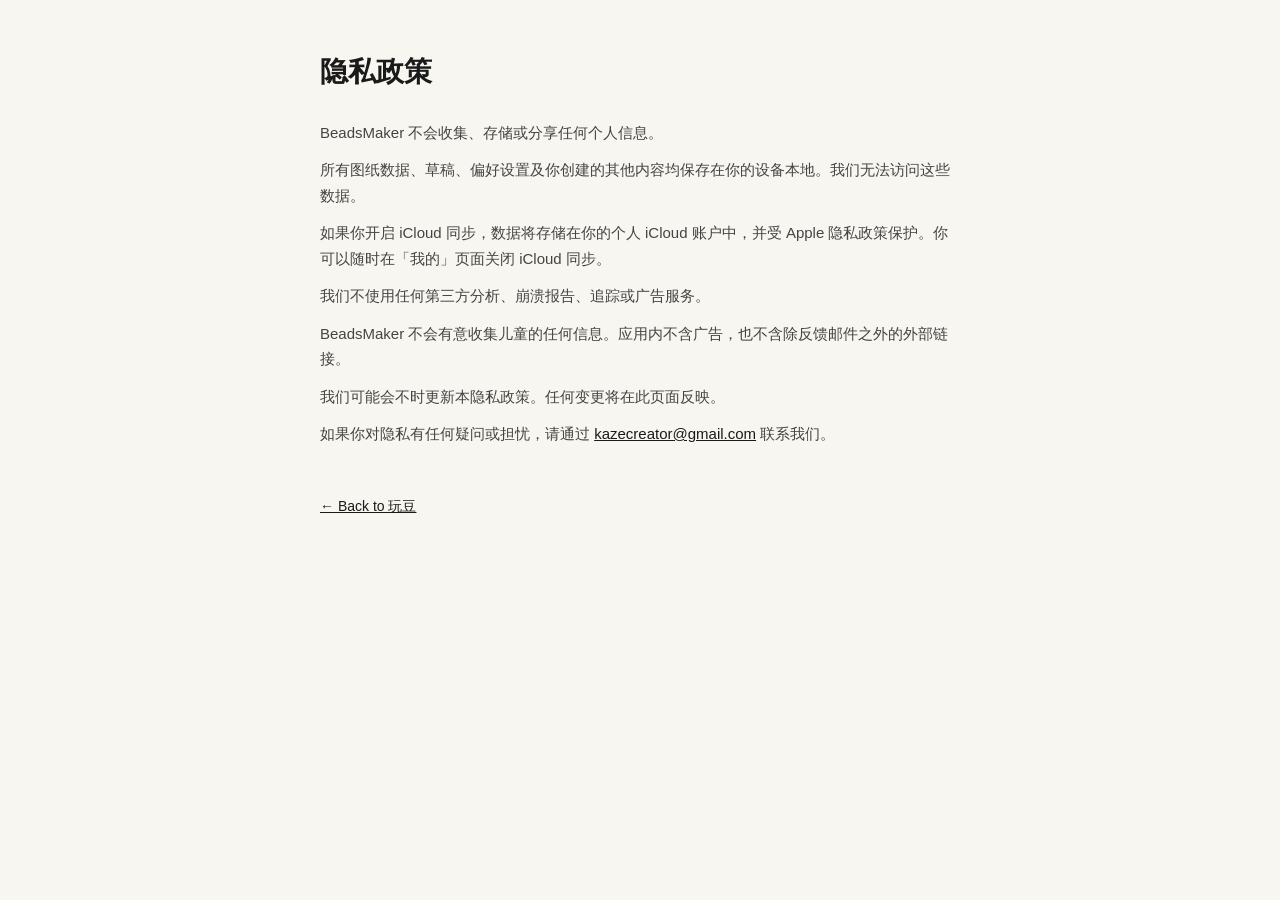
==== docs/privacy-zh.html @ f1d1a7da "chore: split privacy pages by language, route by system locale Co-Authored-By: Claude Opus 4.7 <nore" ====
<!DOCTYPE html>
<html lang="zh-CN">
<head>
<meta charset="UTF-8">
<meta name="viewport" content="width=device-width, initial-scale=1.0">
<title>隐私政策 — 玩豆</title>
<style>
*{margin:0;padding:0;box-sizing:border-box}
body{font-family:-apple-system,BlinkMacSystemFont,'Segoe UI',Roboto,sans-serif;background:#f8f6f0;color:#1a1a1a;line-height:1.7;padding:48px 24px}
main{max-width:640px;margin:0 auto}
h1{font-size:28px;font-weight:700;margin-bottom:24px}
p{margin-bottom:12px;color:#444;font-size:15px}
a{color:#1a1a1a}
.back{margin-top:48px;font-size:14px;display:block}
</style>
</head>
<body>
<main>
<h1>隐私政策</h1>
<p>BeadsMaker 不会收集、存储或分享任何个人信息。</p>
<p>所有图纸数据、草稿、偏好设置及你创建的其他内容均保存在你的设备本地。我们无法访问这些数据。</p>
<p>如果你开启 iCloud 同步，数据将存储在你的个人 iCloud 账户中，并受 Apple 隐私政策保护。你可以随时在「我的」页面关闭 iCloud 同步。</p>
<p>我们不使用任何第三方分析、崩溃报告、追踪或广告服务。</p>
<p>BeadsMaker 不会有意收集儿童的任何信息。应用内不含广告，也不含除反馈邮件之外的外部链接。</p>
<p>我们可能会不时更新本隐私政策。任何变更将在此页面反映。</p>
<p>如果你对隐私有任何疑问或担忧，请通过 <a href="mailto:kazecreator@gmail.com">kazecreator@gmail.com</a> 联系我们。</p>
<a class="back" href="index.html">&larr; Back to 玩豆</a>
</main>
</body>
</html>
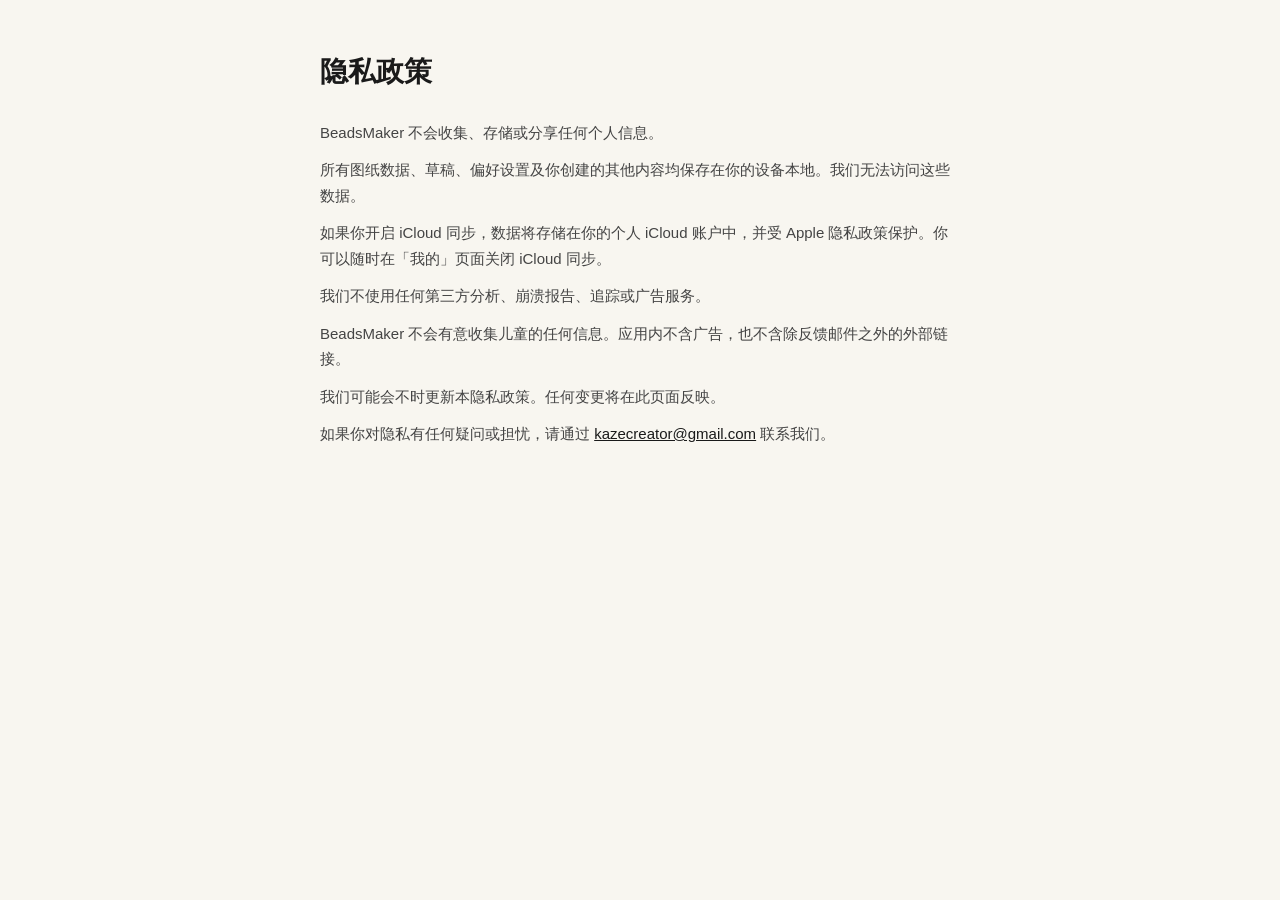
==== commit fe5769b7: "chore: remove back link from privacy pages, tighten sheet height Co-Authored-By: Claude Opus 4.7 <no" ====
--- a/docs/privacy-zh.html
+++ b/docs/privacy-zh.html
@@ -24,7 +24,6 @@
 <p>BeadsMaker 不会有意收集儿童的任何信息。应用内不含广告，也不含除反馈邮件之外的外部链接。</p>
 <p>我们可能会不时更新本隐私政策。任何变更将在此页面反映。</p>
 <p>如果你对隐私有任何疑问或担忧，请通过 <a href="mailto:kazecreator@gmail.com">kazecreator@gmail.com</a> 联系我们。</p>
-<a class="back" href="index.html">&larr; Back to 玩豆</a>
 </main>
 </body>
 </html>
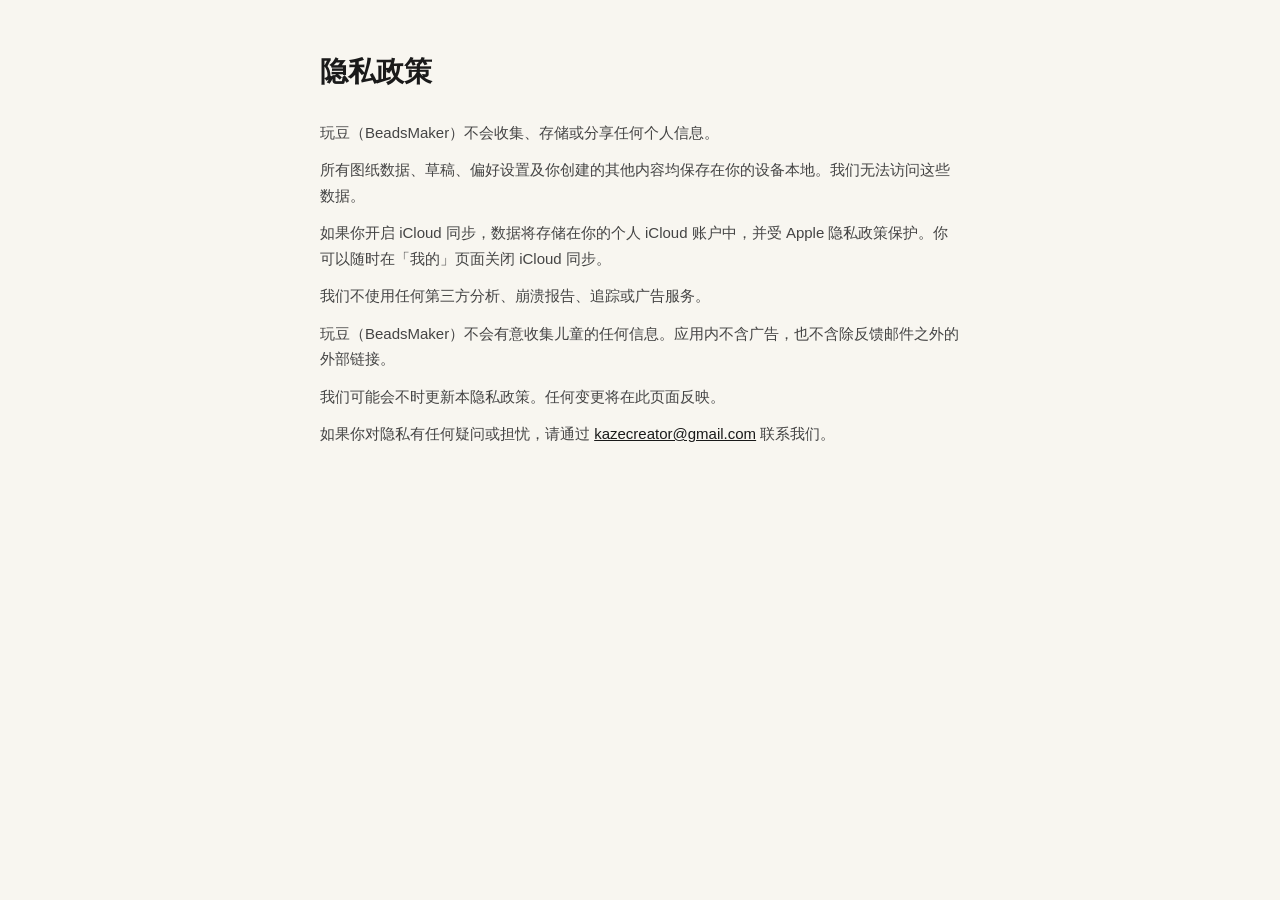
==== commit abb5052c: "docs: update public support and brand copy" ====
--- a/docs/privacy-zh.html
+++ b/docs/privacy-zh.html
@@ -3,7 +3,7 @@
 <head>
 <meta charset="UTF-8">
 <meta name="viewport" content="width=device-width, initial-scale=1.0">
-<title>隐私政策 — 玩豆</title>
+<title>隐私政策 — 玩豆（BeadsMaker）</title>
 <style>
 *{margin:0;padding:0;box-sizing:border-box}
 body{font-family:-apple-system,BlinkMacSystemFont,'Segoe UI',Roboto,sans-serif;background:#f8f6f0;color:#1a1a1a;line-height:1.7;padding:48px 24px}
@@ -17,11 +17,11 @@
 <body>
 <main>
 <h1>隐私政策</h1>
-<p>BeadsMaker 不会收集、存储或分享任何个人信息。</p>
+<p>玩豆（BeadsMaker）不会收集、存储或分享任何个人信息。</p>
 <p>所有图纸数据、草稿、偏好设置及你创建的其他内容均保存在你的设备本地。我们无法访问这些数据。</p>
 <p>如果你开启 iCloud 同步，数据将存储在你的个人 iCloud 账户中，并受 Apple 隐私政策保护。你可以随时在「我的」页面关闭 iCloud 同步。</p>
 <p>我们不使用任何第三方分析、崩溃报告、追踪或广告服务。</p>
-<p>BeadsMaker 不会有意收集儿童的任何信息。应用内不含广告，也不含除反馈邮件之外的外部链接。</p>
+<p>玩豆（BeadsMaker）不会有意收集儿童的任何信息。应用内不含广告，也不含除反馈邮件之外的外部链接。</p>
 <p>我们可能会不时更新本隐私政策。任何变更将在此页面反映。</p>
 <p>如果你对隐私有任何疑问或担忧，请通过 <a href="mailto:kazecreator@gmail.com">kazecreator@gmail.com</a> 联系我们。</p>
 </main>
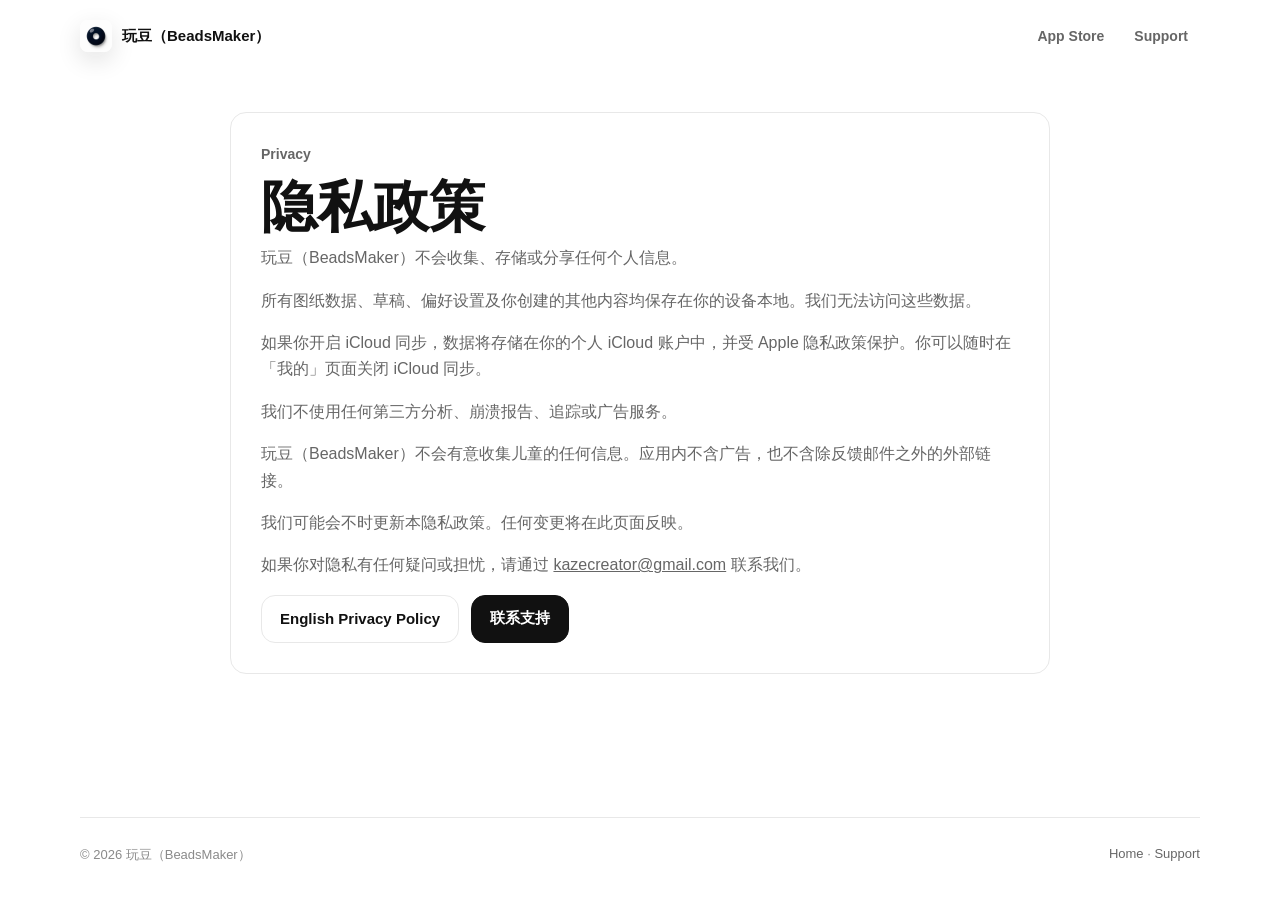
==== commit 8575bd37: "Refresh developer website for launch" ====
--- a/docs/privacy-zh.html
+++ b/docs/privacy-zh.html
@@ -1,29 +1,47 @@
-<!DOCTYPE html>
+<!doctype html>
 <html lang="zh-CN">
 <head>
-<meta charset="UTF-8">
-<meta name="viewport" content="width=device-width, initial-scale=1.0">
-<title>隐私政策 — 玩豆（BeadsMaker）</title>
-<style>
-*{margin:0;padding:0;box-sizing:border-box}
-body{font-family:-apple-system,BlinkMacSystemFont,'Segoe UI',Roboto,sans-serif;background:#f8f6f0;color:#1a1a1a;line-height:1.7;padding:48px 24px}
-main{max-width:640px;margin:0 auto}
-h1{font-size:28px;font-weight:700;margin-bottom:24px}
-p{margin-bottom:12px;color:#444;font-size:15px}
-a{color:#1a1a1a}
-.back{margin-top:48px;font-size:14px;display:block}
-</style>
+  <meta charset="utf-8">
+  <meta name="viewport" content="width=device-width, initial-scale=1">
+  <meta name="description" content="玩豆（BeadsMaker）隐私政策。">
+  <title>隐私政策 — 玩豆（BeadsMaker）</title>
+  <link rel="stylesheet" href="styles.css">
 </head>
 <body>
-<main>
-<h1>隐私政策</h1>
-<p>玩豆（BeadsMaker）不会收集、存储或分享任何个人信息。</p>
-<p>所有图纸数据、草稿、偏好设置及你创建的其他内容均保存在你的设备本地。我们无法访问这些数据。</p>
-<p>如果你开启 iCloud 同步，数据将存储在你的个人 iCloud 账户中，并受 Apple 隐私政策保护。你可以随时在「我的」页面关闭 iCloud 同步。</p>
-<p>我们不使用任何第三方分析、崩溃报告、追踪或广告服务。</p>
-<p>玩豆（BeadsMaker）不会有意收集儿童的任何信息。应用内不含广告，也不含除反馈邮件之外的外部链接。</p>
-<p>我们可能会不时更新本隐私政策。任何变更将在此页面反映。</p>
-<p>如果你对隐私有任何疑问或担忧，请通过 <a href="mailto:kazecreator@gmail.com">kazecreator@gmail.com</a> 联系我们。</p>
-</main>
+  <div class="site-shell">
+    <nav class="site-nav" aria-label="Main navigation">
+      <a class="brand-link" href="index.html" aria-label="玩豆（BeadsMaker）首页">
+        <img src="assets/app-icon.png" alt="">
+        <span>玩豆（BeadsMaker）</span>
+      </a>
+      <div class="nav-links">
+        <a href="https://apps.apple.com/cn/app/beadsmaker/id6764291982">App Store</a>
+        <a href="support.html">Support</a>
+      </div>
+    </nav>
+
+    <main class="content-page">
+      <article class="content-card">
+        <p class="eyebrow">Privacy</p>
+        <h1>隐私政策</h1>
+        <p>玩豆（BeadsMaker）不会收集、存储或分享任何个人信息。</p>
+        <p>所有图纸数据、草稿、偏好设置及你创建的其他内容均保存在你的设备本地。我们无法访问这些数据。</p>
+        <p>如果你开启 iCloud 同步，数据将存储在你的个人 iCloud 账户中，并受 Apple 隐私政策保护。你可以随时在「我的」页面关闭 iCloud 同步。</p>
+        <p>我们不使用任何第三方分析、崩溃报告、追踪或广告服务。</p>
+        <p>玩豆（BeadsMaker）不会有意收集儿童的任何信息。应用内不含广告，也不含除反馈邮件之外的外部链接。</p>
+        <p>我们可能会不时更新本隐私政策。任何变更将在此页面反映。</p>
+        <p>如果你对隐私有任何疑问或担忧，请通过 <a href="mailto:kazecreator@gmail.com">kazecreator@gmail.com</a> 联系我们。</p>
+        <div class="cta-row">
+          <a class="button" href="privacy.html">English Privacy Policy</a>
+          <a class="button primary" href="mailto:kazecreator@gmail.com">联系支持</a>
+        </div>
+      </article>
+    </main>
+
+    <footer class="site-footer">
+      <span>&copy; 2026 玩豆（BeadsMaker）</span>
+      <span><a href="index.html">Home</a> · <a href="support.html">Support</a></span>
+    </footer>
+  </div>
 </body>
 </html>
--- a/docs/styles.css
+++ b/docs/styles.css
@@ -0,0 +1,513 @@
+:root {
+  color-scheme: light;
+  --ink: #111111;
+  --muted: #666666;
+  --soft: #8a8a8a;
+  --background: #ffffff;
+  --surface: #f5f5f5;
+  --line: #e8e8e8;
+  --coral: #ff5a36;
+  --blue: #3b82f6;
+  --yellow: #f4c542;
+  --green: #5dbb63;
+  --radius-card: 16px;
+  --radius-button: 14px;
+  font-family: -apple-system, BlinkMacSystemFont, "SF Pro Display", "SF Pro Text", "Segoe UI", sans-serif;
+}
+
+* {
+  box-sizing: border-box;
+}
+
+html {
+  background: var(--background);
+}
+
+body {
+  margin: 0;
+  min-height: 100vh;
+  background: var(--background);
+  color: var(--ink);
+  font-family: -apple-system, BlinkMacSystemFont, "SF Pro Display", "SF Pro Text", "Segoe UI", sans-serif;
+  letter-spacing: 0;
+}
+
+a {
+  color: inherit;
+}
+
+.site-shell {
+  min-height: 100vh;
+  display: flex;
+  flex-direction: column;
+}
+
+.site-nav {
+  width: min(1120px, calc(100% - 40px));
+  margin: 0 auto;
+  height: 72px;
+  display: flex;
+  align-items: center;
+  justify-content: space-between;
+  gap: 20px;
+}
+
+.brand-link {
+  display: inline-flex;
+  align-items: center;
+  gap: 10px;
+  text-decoration: none;
+  font-size: 15px;
+  font-weight: 700;
+}
+
+.brand-link img {
+  width: 32px;
+  height: 32px;
+  border-radius: 8px;
+  box-shadow: 0 8px 24px rgba(17, 17, 17, 0.12);
+}
+
+.nav-links {
+  display: flex;
+  align-items: center;
+  gap: 6px;
+}
+
+.nav-links a {
+  min-height: 38px;
+  display: inline-flex;
+  align-items: center;
+  padding: 0 12px;
+  border-radius: 12px;
+  color: var(--muted);
+  font-size: 14px;
+  font-weight: 600;
+  text-decoration: none;
+}
+
+.nav-links a:hover {
+  background: var(--surface);
+  color: var(--ink);
+}
+
+.hero {
+  width: min(1120px, calc(100% - 40px));
+  margin: 0 auto;
+  min-height: calc(100svh - 72px);
+  padding: 40px 0 72px;
+  display: grid;
+  grid-template-columns: minmax(0, 1fr) minmax(320px, 460px);
+  align-items: center;
+  gap: 64px;
+}
+
+.eyebrow {
+  margin: 0 0 12px;
+  color: var(--muted);
+  font-size: 14px;
+  font-weight: 700;
+}
+
+h1,
+h2,
+h3,
+p {
+  margin-top: 0;
+}
+
+h1 {
+  max-width: 680px;
+  margin-bottom: 18px;
+  font-size: clamp(44px, 7vw, 82px);
+  line-height: 0.96;
+  letter-spacing: 0;
+}
+
+.lead {
+  max-width: 610px;
+  margin-bottom: 28px;
+  color: #3f3f3f;
+  font-size: 18px;
+  line-height: 1.55;
+}
+
+.cta-row {
+  display: flex;
+  flex-wrap: wrap;
+  gap: 12px;
+  align-items: center;
+}
+
+.button {
+  min-height: 48px;
+  display: inline-flex;
+  align-items: center;
+  justify-content: center;
+  gap: 9px;
+  padding: 0 18px;
+  border-radius: var(--radius-button);
+  border: 1px solid var(--line);
+  background: #ffffff;
+  color: var(--ink);
+  font-size: 15px;
+  font-weight: 700;
+  text-decoration: none;
+}
+
+.button.primary {
+  border-color: var(--ink);
+  background: var(--ink);
+  color: #ffffff;
+}
+
+.button:hover {
+  transform: translateY(-1px);
+}
+
+.hero-visual {
+  position: relative;
+  display: grid;
+  place-items: center;
+  min-height: 560px;
+}
+
+.phone {
+  width: min(330px, 78vw);
+  aspect-ratio: 9 / 19.2;
+  padding: 12px;
+  border: 1px solid #d8d8d8;
+  border-radius: 42px;
+  background: #111111;
+  box-shadow: 0 28px 70px rgba(17, 17, 17, 0.18);
+}
+
+.phone-screen {
+  width: 100%;
+  height: 100%;
+  overflow: hidden;
+  border-radius: 31px;
+  background: #ffffff;
+  display: flex;
+  flex-direction: column;
+}
+
+.app-top {
+  padding: 24px 18px 12px;
+  display: flex;
+  align-items: center;
+  justify-content: space-between;
+}
+
+.app-title {
+  font-size: 18px;
+  font-weight: 800;
+}
+
+.pill {
+  min-height: 28px;
+  padding: 0 10px;
+  display: inline-flex;
+  align-items: center;
+  border-radius: 999px;
+  background: var(--surface);
+  color: var(--muted);
+  font-size: 12px;
+  font-weight: 700;
+}
+
+.pegboard {
+  margin: 10px 18px 0;
+  padding: 14px;
+  border-radius: 18px;
+  background:
+    radial-gradient(circle at center, #d9d9d9 0 2px, transparent 2.4px) 0 0 / 18px 18px,
+    #f5f5f5;
+  border: 1px solid var(--line);
+}
+
+.bead-grid {
+  display: grid;
+  grid-template-columns: repeat(9, 1fr);
+  gap: 6px;
+}
+
+.bead {
+  aspect-ratio: 1;
+  border-radius: 999px;
+  background: #ffffff;
+  box-shadow: inset 0 -2px 4px rgba(17, 17, 17, 0.08), 0 1px 1px rgba(17, 17, 17, 0.08);
+  position: relative;
+}
+
+.bead::after {
+  content: "";
+  position: absolute;
+  inset: 32%;
+  border-radius: inherit;
+  background: rgba(255, 255, 255, 0.62);
+  box-shadow: inset 0 0 0 1px rgba(17, 17, 17, 0.06);
+}
+
+.bead.black { background: #111111; }
+.bead.coral { background: var(--coral); }
+.bead.blue { background: var(--blue); }
+.bead.yellow { background: var(--yellow); }
+.bead.green { background: var(--green); }
+.bead.empty { opacity: 0; }
+
+.palette {
+  margin: 18px;
+  display: grid;
+  grid-template-columns: repeat(5, 1fr);
+  gap: 8px;
+}
+
+.swatch {
+  min-height: 38px;
+  border-radius: 12px;
+}
+
+.swatch.black { background: #111111; }
+.swatch.coral { background: var(--coral); }
+.swatch.blue { background: var(--blue); }
+.swatch.yellow { background: var(--yellow); }
+.swatch.green { background: var(--green); }
+
+.bottom-bar {
+  margin-top: auto;
+  padding: 10px 18px 18px;
+  display: grid;
+  grid-template-columns: 1fr 1fr;
+  gap: 10px;
+}
+
+.app-button {
+  min-height: 42px;
+  display: grid;
+  place-items: center;
+  border-radius: 14px;
+  background: var(--surface);
+  font-size: 13px;
+  font-weight: 800;
+}
+
+.app-button.primary {
+  background: var(--ink);
+  color: #ffffff;
+}
+
+.app-icon-card {
+  position: absolute;
+  left: 0;
+  bottom: 34px;
+  width: 116px;
+  height: 116px;
+  border-radius: 26px;
+  background: #ffffff;
+  box-shadow: 0 18px 48px rgba(17, 17, 17, 0.14);
+  display: grid;
+  place-items: center;
+}
+
+.app-icon-card img {
+  width: 84px;
+  height: 84px;
+  border-radius: 20px;
+}
+
+.feature-band {
+  background: var(--surface);
+  border-top: 1px solid var(--line);
+  border-bottom: 1px solid var(--line);
+}
+
+.section {
+  width: min(1120px, calc(100% - 40px));
+  margin: 0 auto;
+  padding: 72px 0;
+}
+
+.section h2 {
+  margin-bottom: 28px;
+  font-size: clamp(28px, 4vw, 44px);
+  line-height: 1.08;
+  letter-spacing: 0;
+}
+
+.feature-grid {
+  display: grid;
+  grid-template-columns: repeat(3, minmax(0, 1fr));
+  gap: 14px;
+}
+
+.feature {
+  min-height: 170px;
+  padding: 22px;
+  border-radius: var(--radius-card);
+  background: #ffffff;
+  border: 1px solid var(--line);
+}
+
+.feature-mark {
+  width: 34px;
+  height: 34px;
+  margin-bottom: 18px;
+  border-radius: 10px;
+  background: var(--ink);
+}
+
+.feature:nth-child(2) .feature-mark { background: var(--blue); }
+.feature:nth-child(3) .feature-mark { background: var(--green); }
+
+.feature h3 {
+  margin-bottom: 8px;
+  font-size: 18px;
+}
+
+.feature p,
+.content-card p,
+.content-card li {
+  color: var(--muted);
+  line-height: 1.65;
+}
+
+.content-page {
+  width: min(820px, calc(100% - 40px));
+  margin: 0 auto;
+  padding: 40px 0 72px;
+}
+
+.content-card {
+  padding: 30px;
+  border: 1px solid var(--line);
+  border-radius: var(--radius-card);
+  background: #ffffff;
+}
+
+.content-card + .content-card {
+  margin-top: 16px;
+}
+
+.content-card h1 {
+  margin-bottom: 10px;
+  font-size: clamp(34px, 6vw, 56px);
+  line-height: 1.02;
+}
+
+.content-card h2 {
+  margin: 28px 0 12px;
+  font-size: 22px;
+}
+
+.content-card ul {
+  margin: 0;
+  padding-left: 22px;
+}
+
+.muted {
+  color: var(--muted);
+}
+
+.site-footer {
+  width: min(1120px, calc(100% - 40px));
+  margin: auto auto 0;
+  padding: 28px 0 36px;
+  display: flex;
+  justify-content: space-between;
+  gap: 20px;
+  border-top: 1px solid var(--line);
+  color: var(--soft);
+  font-size: 13px;
+}
+
+.site-footer a {
+  color: var(--muted);
+  text-decoration: none;
+}
+
+.site-footer a:hover {
+  color: var(--ink);
+}
+
+@media (max-width: 860px) {
+  .site-nav {
+    width: min(100% - 28px, 1120px);
+  }
+
+  .brand-link span {
+    max-width: 150px;
+    overflow: hidden;
+    text-overflow: ellipsis;
+    white-space: nowrap;
+  }
+
+  .hero {
+    width: min(100% - 28px, 1120px);
+    min-height: auto;
+    padding: 34px 0 54px;
+    grid-template-columns: 1fr;
+    gap: 34px;
+  }
+
+  h1 {
+    font-size: 48px;
+  }
+
+  .lead {
+    font-size: 17px;
+  }
+
+  .hero-visual {
+    min-height: auto;
+  }
+
+  .phone {
+    width: min(310px, 92vw);
+  }
+
+  .app-icon-card {
+    display: none;
+  }
+
+  .section,
+  .content-page,
+  .site-footer {
+    width: min(100% - 28px, 1120px);
+  }
+
+  .section {
+    padding: 52px 0;
+  }
+
+  .feature-grid {
+    grid-template-columns: 1fr;
+  }
+
+  .content-card {
+    padding: 22px;
+  }
+
+  .site-footer {
+    flex-direction: column;
+  }
+}
+
+@media (max-width: 520px) {
+  .site-nav {
+    height: 64px;
+  }
+
+  .nav-links a {
+    padding: 0 8px;
+    font-size: 13px;
+  }
+
+  h1 {
+    font-size: 42px;
+  }
+
+  .cta-row .button {
+    width: 100%;
+  }
+}
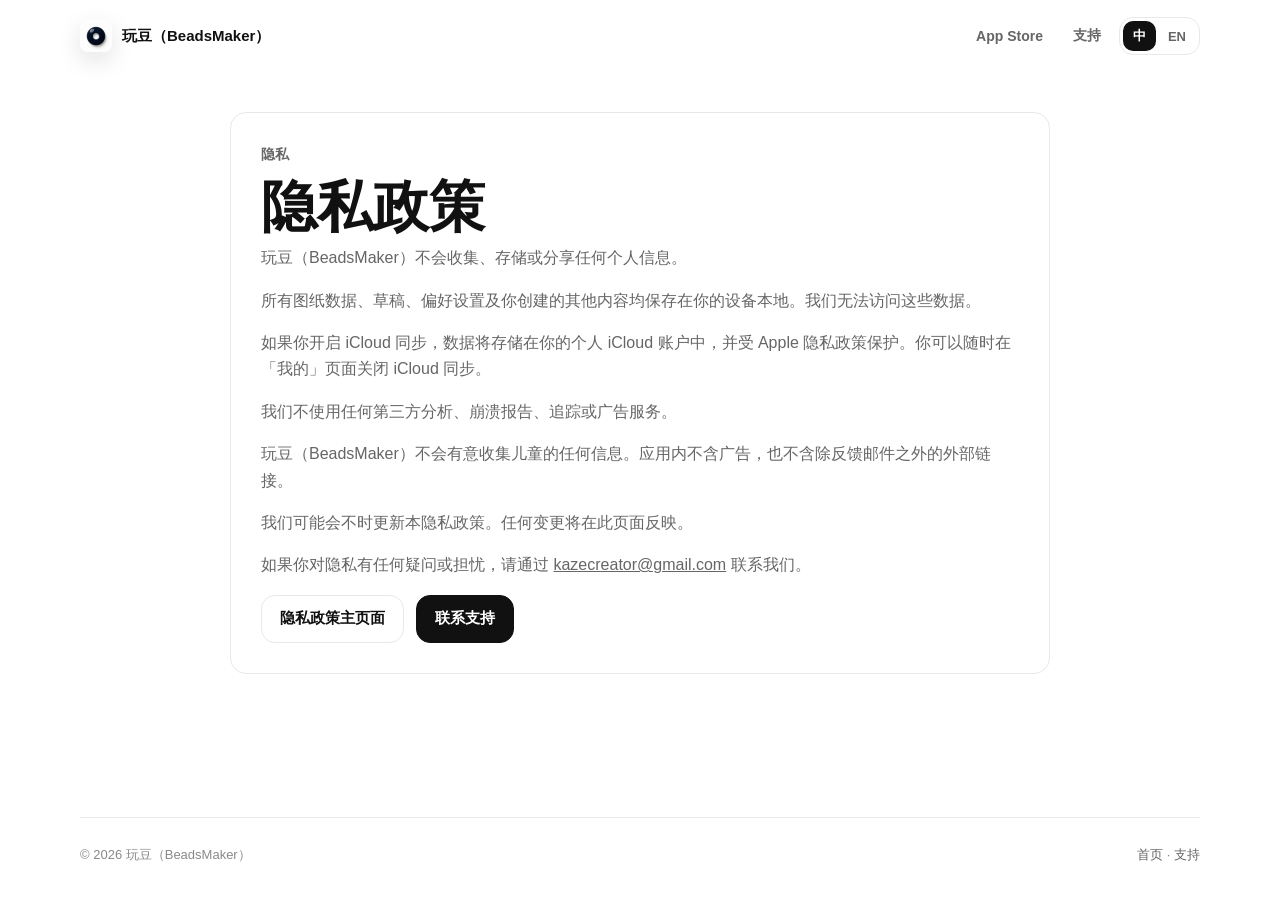
==== commit 811f971e: "Add bilingual website language switch" ====
--- a/docs/privacy-zh.html
+++ b/docs/privacy-zh.html
@@ -1,10 +1,11 @@
 <!doctype html>
-<html lang="zh-CN">
+<html lang="zh-CN" data-lang="zh">
 <head>
   <meta charset="utf-8">
   <meta name="viewport" content="width=device-width, initial-scale=1">
   <meta name="description" content="玩豆（BeadsMaker）隐私政策。">
   <title>隐私政策 — 玩豆（BeadsMaker）</title>
+  <script src="language.js"></script>
   <link rel="stylesheet" href="styles.css">
 </head>
 <body>
@@ -16,31 +17,47 @@
       </a>
       <div class="nav-links">
         <a href="https://apps.apple.com/cn/app/beadsmaker/id6764291982">App Store</a>
-        <a href="support.html">Support</a>
+        <a href="support.html"><span data-lang-block="zh">支持</span><span data-lang-block="en">Support</span></a>
+        <div class="language-switch" aria-label="Language">
+          <button type="button" data-set-language="zh">中</button>
+          <button type="button" data-set-language="en">EN</button>
+        </div>
       </div>
     </nav>
 
     <main class="content-page">
       <article class="content-card">
-        <p class="eyebrow">Privacy</p>
-        <h1>隐私政策</h1>
-        <p>玩豆（BeadsMaker）不会收集、存储或分享任何个人信息。</p>
-        <p>所有图纸数据、草稿、偏好设置及你创建的其他内容均保存在你的设备本地。我们无法访问这些数据。</p>
-        <p>如果你开启 iCloud 同步，数据将存储在你的个人 iCloud 账户中，并受 Apple 隐私政策保护。你可以随时在「我的」页面关闭 iCloud 同步。</p>
-        <p>我们不使用任何第三方分析、崩溃报告、追踪或广告服务。</p>
-        <p>玩豆（BeadsMaker）不会有意收集儿童的任何信息。应用内不含广告，也不含除反馈邮件之外的外部链接。</p>
-        <p>我们可能会不时更新本隐私政策。任何变更将在此页面反映。</p>
-        <p>如果你对隐私有任何疑问或担忧，请通过 <a href="mailto:kazecreator@gmail.com">kazecreator@gmail.com</a> 联系我们。</p>
+        <p class="eyebrow"><span data-lang-block="zh">隐私</span><span data-lang-block="en">Privacy</span></p>
+        <div data-lang-block="zh">
+          <h1>隐私政策</h1>
+          <p>玩豆（BeadsMaker）不会收集、存储或分享任何个人信息。</p>
+          <p>所有图纸数据、草稿、偏好设置及你创建的其他内容均保存在你的设备本地。我们无法访问这些数据。</p>
+          <p>如果你开启 iCloud 同步，数据将存储在你的个人 iCloud 账户中，并受 Apple 隐私政策保护。你可以随时在「我的」页面关闭 iCloud 同步。</p>
+          <p>我们不使用任何第三方分析、崩溃报告、追踪或广告服务。</p>
+          <p>玩豆（BeadsMaker）不会有意收集儿童的任何信息。应用内不含广告，也不含除反馈邮件之外的外部链接。</p>
+          <p>我们可能会不时更新本隐私政策。任何变更将在此页面反映。</p>
+          <p>如果你对隐私有任何疑问或担忧，请通过 <a href="mailto:kazecreator@gmail.com">kazecreator@gmail.com</a> 联系我们。</p>
+        </div>
+        <div data-lang-block="en">
+          <h1>Privacy Policy</h1>
+          <p>玩豆（BeadsMaker） does not collect, store, or share any personal information.</p>
+          <p>All pattern data, drafts, preferences, and other content you create are stored locally on your device. We do not have access to this data.</p>
+          <p>If you enable iCloud Sync, your data is stored in your personal iCloud account and is governed by Apple's privacy policy. You can disable iCloud Sync at any time from the Profile screen.</p>
+          <p>We do not use any third-party analytics, tracking, crash reporting, or advertising services.</p>
+          <p>玩豆（BeadsMaker） does not knowingly collect any information from children. The app contains no ads and no links to external sites beyond the Feedback email.</p>
+          <p>We may update this privacy policy from time to time. Any changes will be reflected on this page.</p>
+          <p>If you have any questions or concerns about privacy, please contact us at <a href="mailto:kazecreator@gmail.com">kazecreator@gmail.com</a>.</p>
+        </div>
         <div class="cta-row">
-          <a class="button" href="privacy.html">English Privacy Policy</a>
-          <a class="button primary" href="mailto:kazecreator@gmail.com">联系支持</a>
+          <a class="button" href="privacy.html"><span data-lang-block="zh">隐私政策主页面</span><span data-lang-block="en">Privacy policy main page</span></a>
+          <a class="button primary" href="mailto:kazecreator@gmail.com"><span data-lang-block="zh">联系支持</span><span data-lang-block="en">Contact</span></a>
         </div>
       </article>
     </main>
 
     <footer class="site-footer">
       <span>&copy; 2026 玩豆（BeadsMaker）</span>
-      <span><a href="index.html">Home</a> · <a href="support.html">Support</a></span>
+      <span><a href="index.html"><span data-lang-block="zh">首页</span><span data-lang-block="en">Home</span></a> · <a href="support.html"><span data-lang-block="zh">支持</span><span data-lang-block="en">Support</span></a></span>
     </footer>
   </div>
 </body>
--- a/docs/styles.css
+++ b/docs/styles.css
@@ -23,6 +23,11 @@
   background: var(--background);
 }
 
+html[data-lang="zh"] [data-lang-block="en"],
+html[data-lang="en"] [data-lang-block="zh"] {
+  display: none !important;
+}
+
 body {
   margin: 0;
   min-height: 100vh;
@@ -55,6 +60,7 @@
 .brand-link {
   display: inline-flex;
   align-items: center;
+  flex-shrink: 0;
   gap: 10px;
   text-decoration: none;
   font-size: 15px;
@@ -71,6 +77,7 @@
 .nav-links {
   display: flex;
   align-items: center;
+  flex-shrink: 0;
   gap: 6px;
 }
 
@@ -84,11 +91,40 @@
   font-size: 14px;
   font-weight: 600;
   text-decoration: none;
+  white-space: nowrap;
 }
 
 .nav-links a:hover {
   background: var(--surface);
   color: var(--ink);
+}
+
+.language-switch {
+  display: inline-flex;
+  align-items: center;
+  gap: 2px;
+  padding: 3px;
+  border: 1px solid var(--line);
+  border-radius: 14px;
+  background: #ffffff;
+}
+
+.language-switch button {
+  min-height: 30px;
+  border: 0;
+  border-radius: 10px;
+  padding: 0 10px;
+  background: transparent;
+  color: var(--muted);
+  font: inherit;
+  font-size: 13px;
+  font-weight: 700;
+  cursor: pointer;
+}
+
+.language-switch button.is-active {
+  background: var(--ink);
+  color: #ffffff;
 }
 
 .hero {
@@ -169,132 +205,35 @@
   position: relative;
   display: grid;
   place-items: center;
-  min-height: 560px;
-}
-
-.phone {
-  width: min(330px, 78vw);
-  aspect-ratio: 9 / 19.2;
-  padding: 12px;
-  border: 1px solid #d8d8d8;
-  border-radius: 42px;
-  background: #111111;
+  min-height: 650px;
+}
+
+.screenshot-stage {
+  width: min(430px, 86vw);
+  min-height: 650px;
+  position: relative;
+}
+
+.screenshot-card {
+  display: block;
+  width: 280px;
+  border-radius: 32px;
+  background: #ffffff;
   box-shadow: 0 28px 70px rgba(17, 17, 17, 0.18);
 }
 
-.phone-screen {
-  width: 100%;
-  height: 100%;
-  overflow: hidden;
-  border-radius: 31px;
-  background: #ffffff;
-  display: flex;
-  flex-direction: column;
-}
-
-.app-top {
-  padding: 24px 18px 12px;
-  display: flex;
-  align-items: center;
-  justify-content: space-between;
-}
-
-.app-title {
-  font-size: 18px;
-  font-weight: 800;
-}
-
-.pill {
-  min-height: 28px;
-  padding: 0 10px;
-  display: inline-flex;
-  align-items: center;
-  border-radius: 999px;
-  background: var(--surface);
-  color: var(--muted);
-  font-size: 12px;
-  font-weight: 700;
-}
-
-.pegboard {
-  margin: 10px 18px 0;
-  padding: 14px;
-  border-radius: 18px;
-  background:
-    radial-gradient(circle at center, #d9d9d9 0 2px, transparent 2.4px) 0 0 / 18px 18px,
-    #f5f5f5;
-  border: 1px solid var(--line);
-}
-
-.bead-grid {
-  display: grid;
-  grid-template-columns: repeat(9, 1fr);
-  gap: 6px;
-}
-
-.bead {
-  aspect-ratio: 1;
-  border-radius: 999px;
-  background: #ffffff;
-  box-shadow: inset 0 -2px 4px rgba(17, 17, 17, 0.08), 0 1px 1px rgba(17, 17, 17, 0.08);
+.screenshot-card-main {
   position: relative;
-}
-
-.bead::after {
-  content: "";
+  z-index: 2;
+}
+
+.screenshot-card-secondary {
   position: absolute;
-  inset: 32%;
-  border-radius: inherit;
-  background: rgba(255, 255, 255, 0.62);
-  box-shadow: inset 0 0 0 1px rgba(17, 17, 17, 0.06);
-}
-
-.bead.black { background: #111111; }
-.bead.coral { background: var(--coral); }
-.bead.blue { background: var(--blue); }
-.bead.yellow { background: var(--yellow); }
-.bead.green { background: var(--green); }
-.bead.empty { opacity: 0; }
-
-.palette {
-  margin: 18px;
-  display: grid;
-  grid-template-columns: repeat(5, 1fr);
-  gap: 8px;
-}
-
-.swatch {
-  min-height: 38px;
-  border-radius: 12px;
-}
-
-.swatch.black { background: #111111; }
-.swatch.coral { background: var(--coral); }
-.swatch.blue { background: var(--blue); }
-.swatch.yellow { background: var(--yellow); }
-.swatch.green { background: var(--green); }
-
-.bottom-bar {
-  margin-top: auto;
-  padding: 10px 18px 18px;
-  display: grid;
-  grid-template-columns: 1fr 1fr;
-  gap: 10px;
-}
-
-.app-button {
-  min-height: 42px;
-  display: grid;
-  place-items: center;
-  border-radius: 14px;
-  background: var(--surface);
-  font-size: 13px;
-  font-weight: 800;
-}
-
-.app-button.primary {
-  background: var(--ink);
-  color: #ffffff;
+  z-index: 1;
+  right: 0;
+  top: 62px;
+  width: 230px;
+  opacity: 0.78;
 }
 
 .app-icon-card {
@@ -433,12 +372,14 @@
 @media (max-width: 860px) {
   .site-nav {
     width: min(100% - 28px, 1120px);
+    gap: 12px;
+  }
+
+  .nav-links {
+    gap: 4px;
   }
 
   .brand-link span {
-    max-width: 150px;
-    overflow: hidden;
-    text-overflow: ellipsis;
     white-space: nowrap;
   }
 
@@ -462,8 +403,19 @@
     min-height: auto;
   }
 
-  .phone {
-    width: min(310px, 92vw);
+  .screenshot-stage {
+    width: min(100%, 390px);
+    min-height: 590px;
+  }
+
+  .screenshot-card {
+    width: min(255px, 72vw);
+    border-radius: 28px;
+  }
+
+  .screenshot-card-secondary {
+    width: min(210px, 58vw);
+    top: 54px;
   }
 
   .app-icon-card {
@@ -499,8 +451,16 @@
   }
 
   .nav-links a {
+    padding: 0 7px;
+    font-size: 13px;
+  }
+
+  .nav-links a[href*="apps.apple.com"] {
+    display: none;
+  }
+
+  .language-switch button {
     padding: 0 8px;
-    font-size: 13px;
   }
 
   h1 {
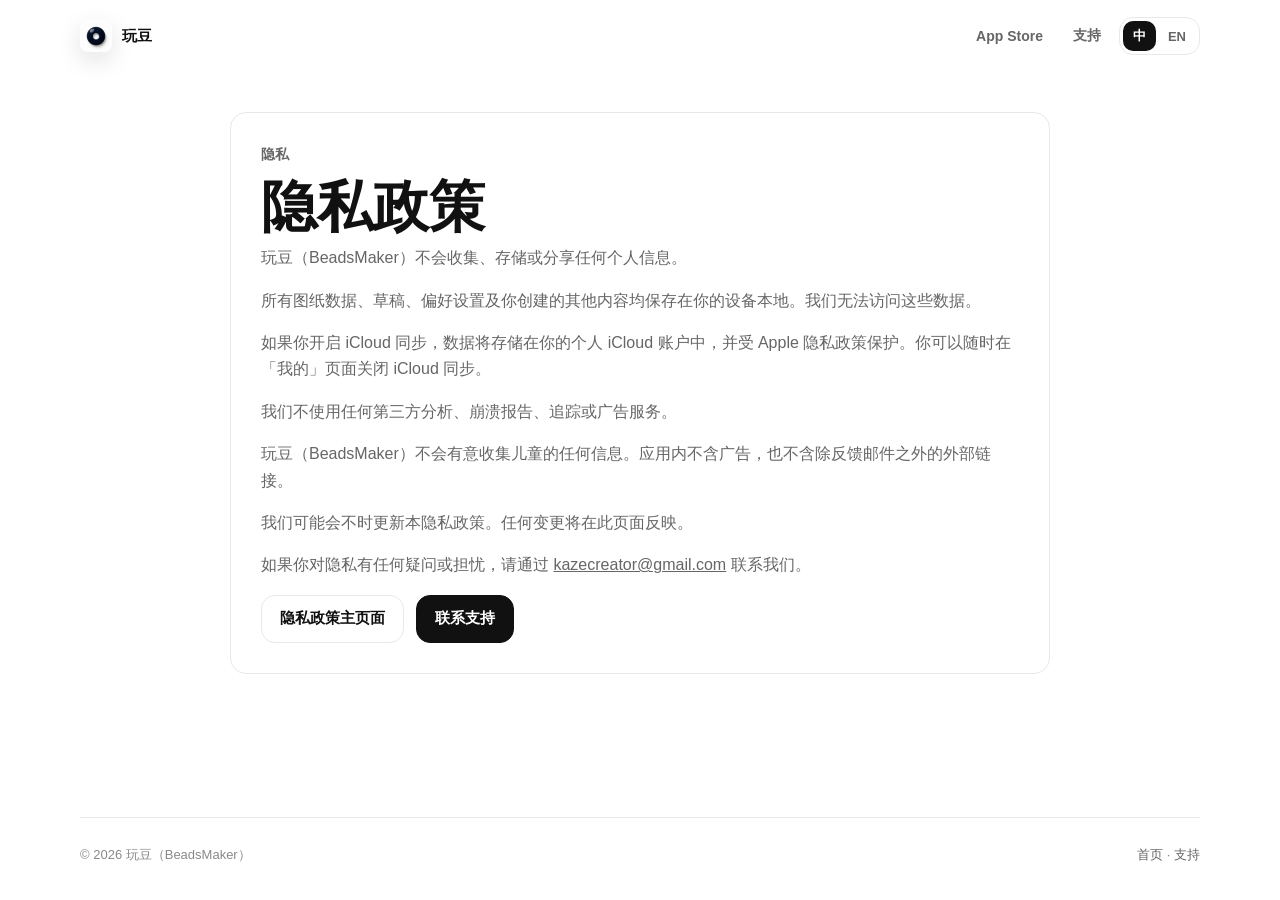
==== commit 8c19e4e7: "Localize compact website brand label" ====
--- a/docs/privacy-zh.html
+++ b/docs/privacy-zh.html
@@ -13,7 +13,7 @@
     <nav class="site-nav" aria-label="Main navigation">
       <a class="brand-link" href="index.html" aria-label="玩豆（BeadsMaker）首页">
         <img src="assets/app-icon.png" alt="">
-        <span>玩豆（BeadsMaker）</span>
+        <span data-lang-block="zh">玩豆</span><span data-lang-block="en">BeadsMaker</span>
       </a>
       <div class="nav-links">
         <a href="https://apps.apple.com/cn/app/beadsmaker/id6764291982">App Store</a>
--- a/docs/styles.css
+++ b/docs/styles.css
@@ -35,6 +35,7 @@
   color: var(--ink);
   font-family: -apple-system, BlinkMacSystemFont, "SF Pro Display", "SF Pro Text", "Segoe UI", sans-serif;
   letter-spacing: 0;
+  overflow-x: hidden;
 }
 
 a {
@@ -322,6 +323,7 @@
   border: 1px solid var(--line);
   border-radius: var(--radius-card);
   background: #ffffff;
+  overflow-wrap: anywhere;
 }
 
 .content-card + .content-card {
@@ -447,20 +449,34 @@
 
 @media (max-width: 520px) {
   .site-nav {
+    width: min(100% - 72px, 1120px);
     height: 64px;
+    gap: 8px;
+  }
+
+  .brand-link {
+    gap: 8px;
+    font-size: 13px;
+  }
+
+  .brand-link img {
+    width: 28px;
+    height: 28px;
+    border-radius: 7px;
   }
 
   .nav-links a {
+    display: none;
+  }
+
+  .language-switch {
+    padding: 2px;
+  }
+
+  .language-switch button {
+    min-height: 28px;
     padding: 0 7px;
-    font-size: 13px;
-  }
-
-  .nav-links a[href*="apps.apple.com"] {
-    display: none;
-  }
-
-  .language-switch button {
-    padding: 0 8px;
+    font-size: 12px;
   }
 
   h1 {
@@ -469,5 +485,11 @@
 
   .cta-row .button {
     width: 100%;
-  }
-}
+    min-width: 0;
+    white-space: normal;
+    text-align: center;
+    line-height: 1.2;
+    padding-top: 12px;
+    padding-bottom: 12px;
+  }
+}
